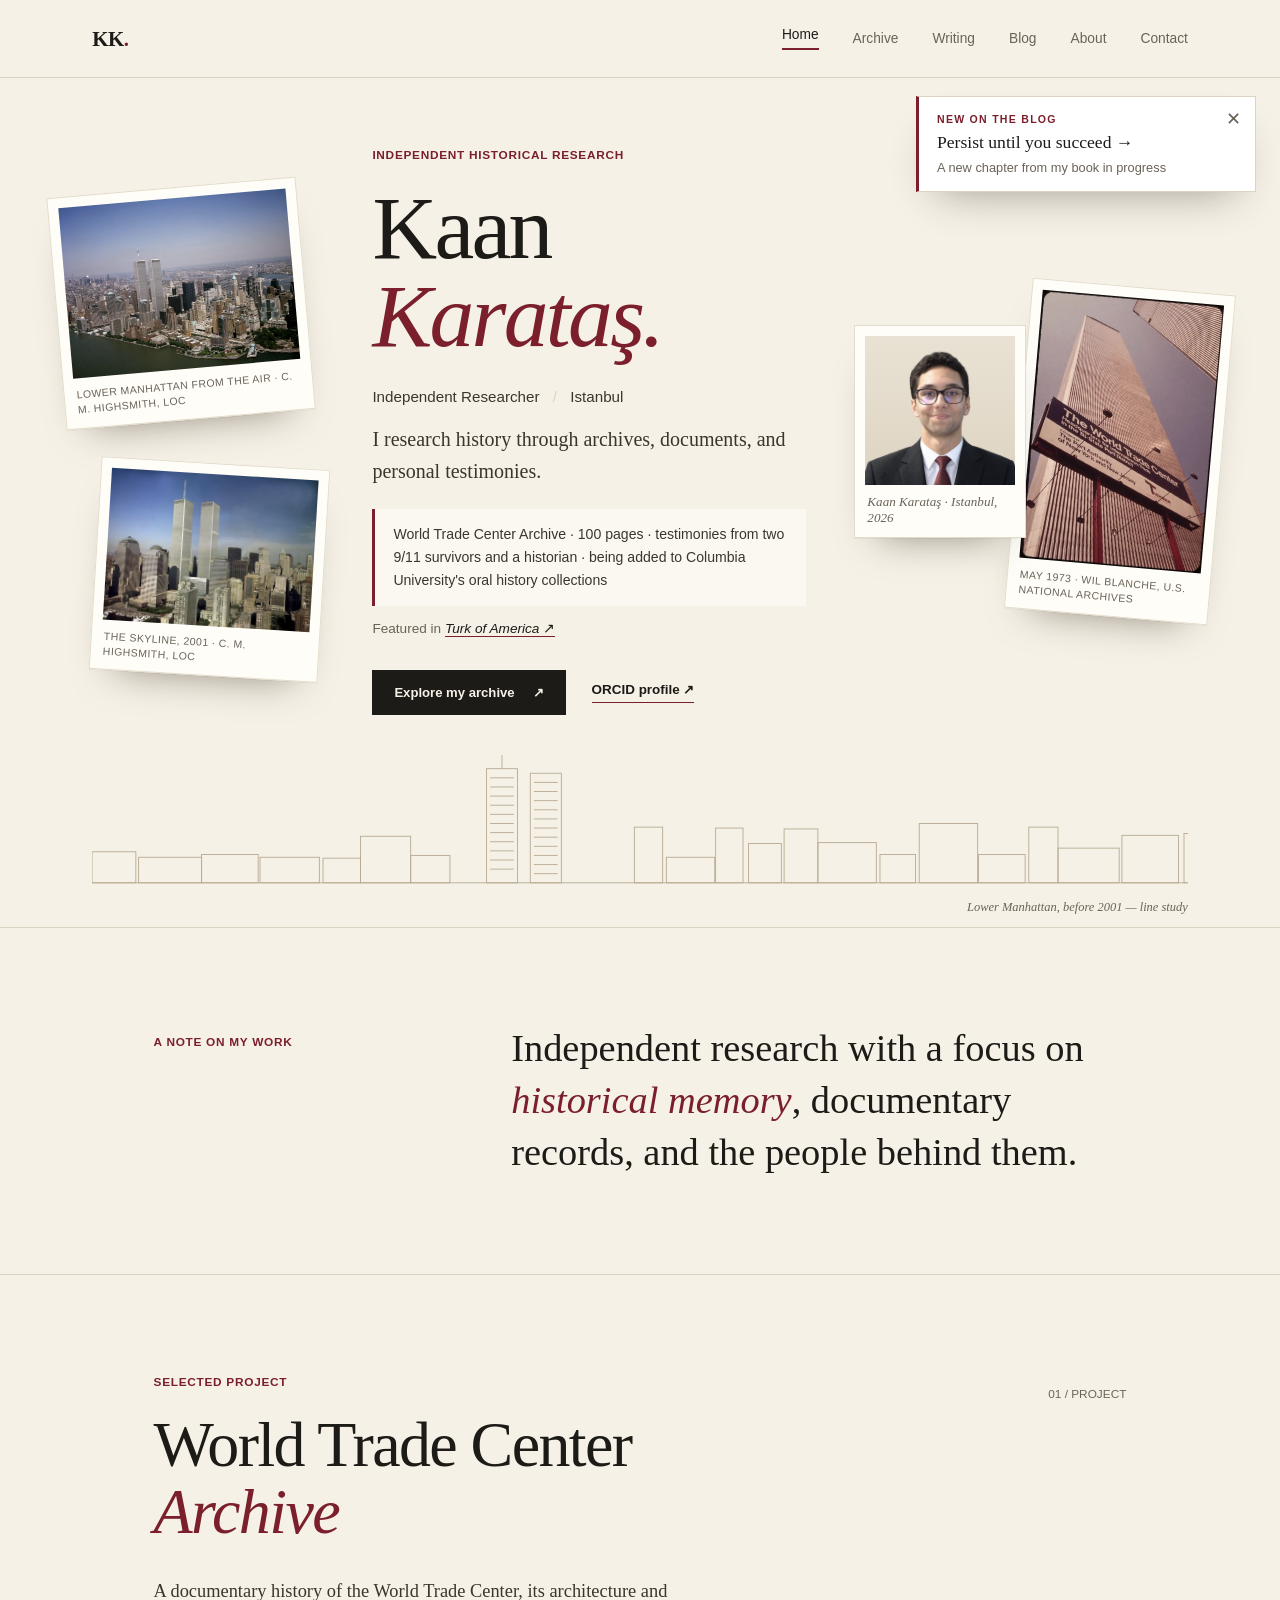
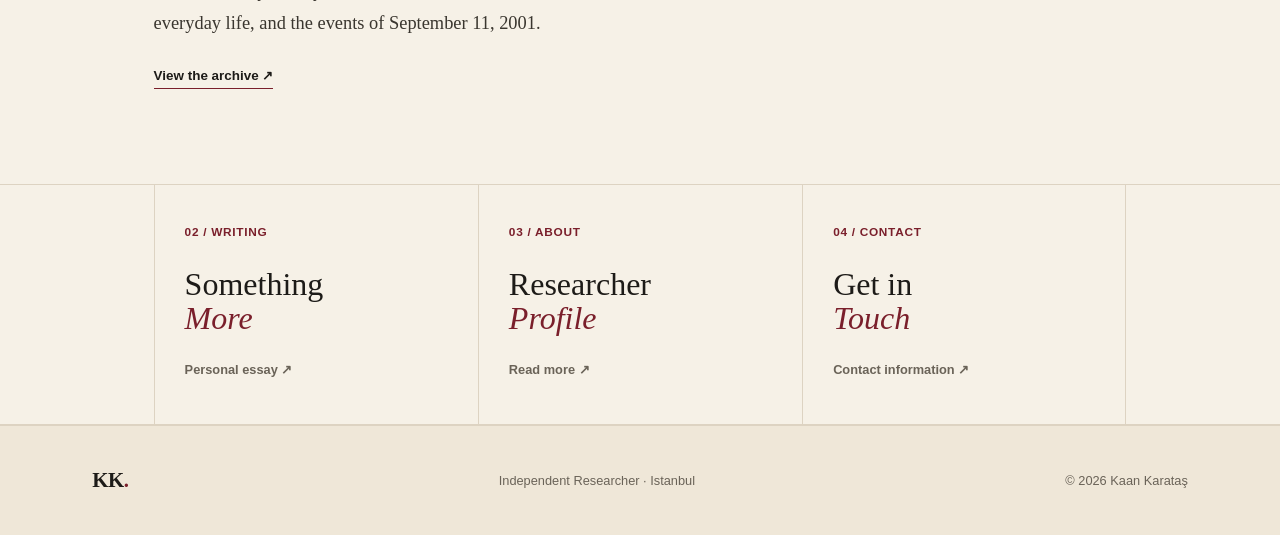
==== index.html @ 026f963d "Blog: update Persistence and Memento Mori to revised book chapters Co-Authored-By: Claude Opus 5.5 <" ====
<!doctype html>
<html lang="en">
<head>
  <meta charset="utf-8">
  <meta name="viewport" content="width=device-width, initial-scale=1">
  <meta name="description" content="Kaan Karataş is a student and independent researcher (bağımsız araştırmacı) from Istanbul, creator of the open-access World Trade Center Archive, with testimonies from 9/11 survivors.">
  <meta name="theme-color" content="#081426">
  <link rel="canonical" href="https://kaantv277.github.io/kaan-karatas-website/">
  <meta property="og:type" content="website">
  <meta property="og:site_name" content="Kaan Karataş">
  <meta property="og:title" content="Kaan Karataş | Independent Researcher (Bağımsız Araştırmacı), Istanbul">
  <meta property="og:description" content="Kaan Karataş is a student and independent researcher (bağımsız araştırmacı) from Istanbul, creator of the open-access World Trade Center Archive, with testimonies from 9/11 survivors.">
  <meta property="og:url" content="https://kaantv277.github.io/kaan-karatas-website/">
  <meta property="og:image" content="https://kaantv277.github.io/kaan-karatas-website/images/kaan-karatas.webp">
  <meta name="twitter:card" content="summary">
  <meta name="author" content="Kaan Karataş">
  <script type="application/ld+json">{"@context": "https://schema.org", "@type": "Person", "name": "Kaan Karataş", "alternateName": "Kaan Karatas", "url": "https://kaantv277.github.io/kaan-karatas-website/", "image": "https://kaantv277.github.io/kaan-karatas-website/images/kaan-karatas.webp", "jobTitle": "Independent Researcher", "description": "Student and independent researcher from Istanbul, Türkiye; creator of the World Trade Center Archive.", "homeLocation": {"@type": "Place", "name": "Istanbul, Türkiye"}, "knowsAbout": ["History", "Oral history", "September 11 attacks", "World Trade Center", "Political science", "Finance"], "sameAs": ["https://orcid.org/0009-0000-0750-2669", "https://doi.org/10.5281/zenodo.23216754"]}</script>
  <title>Kaan Karataş | Independent Researcher (Bağımsız Araştırmacı), Istanbul</title>
  <link rel="stylesheet" href="css/style.css?v=11">
  <script src="js/main.js?v=11" defer></script>
</head>
<body>
  <header class="site-header">
    <a class="wordmark" href="index.html" aria-label="Kaan Karataş home">KK<span>.</span></a>
    <button class="menu-toggle" type="button" aria-expanded="false" aria-controls="site-nav">Menu</button>
    <nav class="site-nav" id="site-nav" aria-label="Main navigation">
      <a class="active" href="index.html">Home</a>
      <a href="archive/">Archive</a>
      <a href="writing/">Writing</a><a href="blog/">Blog</a>
      <a href="about/">About</a>
      <a href="contact/">Contact</a>
    </nav>
  </header>

  <main>
    <section class="hero hero-collage">
      <div class="clip-col clip-left">
        <figure class="clip clip-a"><img src="images/wtc-aerial.webp" width="1400" height="1050" alt="Aerial view of the Twin Towers and Lower Manhattan"><figcaption>Lower Manhattan from the air · C. M. Highsmith, LOC</figcaption></figure>
        <figure class="clip clip-b"><img src="images/wtc-skyline-2001.webp" width="825" height="605" alt="The Lower Manhattan skyline with the Twin Towers, 2001"><figcaption>The skyline, 2001 · C. M. Highsmith, LOC</figcaption></figure>
      </div>
      <div class="hero-copy">
        <p class="eyebrow">Independent historical research</p>
        <h1>Kaan<br><span>Karataş.</span></h1>
        <p class="hero-role">Independent Researcher <span class="role-divider">/</span> Istanbul</p>
        <p class="hero-intro">I research history through archives, documents, and personal testimonies.</p>
        <p class="hero-proof">World Trade Center Archive · 100 pages · testimonies from two 9/11 survivors and a historian · being added to Columbia University's oral history collections</p>
        <p class="hero-press">Featured in <a href="https://turkofamerica.com/others/life-style/item/5466-16-year-old-researcher-in-istanbul-builds-an-open-access-archive-on-the-world-trade-center-and-september-11" target="_blank" rel="noopener noreferrer"><em>Turk of America</em> ↗</a></p>
        <div class="hero-links">
          <a class="button button-light" href="archive/">Explore my archive <span aria-hidden="true">↗</span></a>
          <a class="text-link" href="https://orcid.org/0009-0000-0750-2669" target="_blank" rel="noopener noreferrer">ORCID profile ↗</a>
        </div>
      </div>
      <div class="clip-col clip-right">
        <figure class="hero-photo clip clip-p"><img src="images/kaan-karatas.webp" width="640" height="640" alt="Portrait of Kaan Karataş"><figcaption>Kaan Karataş · Istanbul, 2026</figcaption></figure>
        <figure class="clip clip-c"><img src="images/wtc-1973.webp" width="542" height="800" alt="The World Trade Center sign beneath the North Tower, 1973"><figcaption>May 1973 · Wil Blanche, U.S. National Archives</figcaption></figure>
      </div>
    </section>
    <div class="skyline-wrap"><svg class="skyline-band" viewBox="0 0 1200 150" preserveAspectRatio="xMidYMax meet" aria-hidden="true"><g fill="none" stroke="currentColor" stroke-width="1"><rect x="0" y="106" width="48" height="34"/><rect x="51" y="112" width="69" height="28"/><rect x="120" y="109" width="62" height="31"/><rect x="184" y="112" width="65" height="28"/><rect x="253" y="113" width="41" height="27"/><rect x="294" y="89" width="55" height="51"/><rect x="349" y="110" width="43" height="30"/><rect x="594" y="79" width="31" height="61"/><rect x="629" y="112" width="53" height="28"/><rect x="683" y="80" width="30" height="60"/><rect x="719" y="97" width="36" height="43"/><rect x="758" y="81" width="37" height="59"/><rect x="795" y="96" width="64" height="44"/><rect x="863" y="109" width="39" height="31"/><rect x="906" y="75" width="64" height="65"/><rect x="971" y="109" width="51" height="31"/><rect x="1026" y="79" width="32" height="61"/><rect x="1058" y="102" width="67" height="38"/><rect x="1128" y="88" width="62" height="52"/><rect x="1196" y="86" width="48" height="54"/><rect x="432" y="15" width="34" height="125"/><rect x="480" y="20" width="34" height="120"/><line x1="449" y1="15" x2="449" y2="-7"/><line class="f" x1="436" y1="25" x2="462" y2="25"/><line class="f" x1="436" y1="35" x2="462" y2="35"/><line class="f" x1="436" y1="45" x2="462" y2="45"/><line class="f" x1="436" y1="55" x2="462" y2="55"/><line class="f" x1="436" y1="65" x2="462" y2="65"/><line class="f" x1="436" y1="75" x2="462" y2="75"/><line class="f" x1="436" y1="85" x2="462" y2="85"/><line class="f" x1="436" y1="95" x2="462" y2="95"/><line class="f" x1="436" y1="105" x2="462" y2="105"/><line class="f" x1="436" y1="115" x2="462" y2="115"/><line class="f" x1="436" y1="125" x2="462" y2="125"/><line class="f" x1="484" y1="30" x2="510" y2="30"/><line class="f" x1="484" y1="40" x2="510" y2="40"/><line class="f" x1="484" y1="50" x2="510" y2="50"/><line class="f" x1="484" y1="60" x2="510" y2="60"/><line class="f" x1="484" y1="70" x2="510" y2="70"/><line class="f" x1="484" y1="80" x2="510" y2="80"/><line class="f" x1="484" y1="90" x2="510" y2="90"/><line class="f" x1="484" y1="100" x2="510" y2="100"/><line class="f" x1="484" y1="110" x2="510" y2="110"/><line class="f" x1="484" y1="120" x2="510" y2="120"/><line class="f" x1="484" y1="130" x2="510" y2="130"/><line x1="0" y1="140" x2="1200" y2="140"/></g></svg><span class="skyline-caption">Lower Manhattan, before 2001 — line study</span></div>

    <section class="intro-strip section-wrap">
      <p class="eyebrow">A NOTE ON MY WORK</p>
      <p class="intro-statement">Independent research with a focus on <em>historical memory</em>, documentary records, and the people behind them.</p>
    </section>

    <section class="feature-section section-wrap">
      <div class="section-heading"><div><p class="eyebrow">SELECTED PROJECT</p><h2>World Trade Center<br><em>Archive</em></h2></div><span class="section-number">01 / PROJECT</span></div>
      <p class="feature-description">A documentary history of the World Trade Center, its architecture and everyday life, and the events of September 11, 2001.</p>
      <a class="arrow-link" href="archive/">View the archive <span aria-hidden="true">↗</span></a>
    </section>

    <section class="bottom-grid section-wrap">
      <a class="small-feature" href="writing/"><p class="eyebrow">02 / WRITING</p><h3>Something<br><em>More</em></h3><span>Personal essay ↗</span></a>
      <a class="small-feature" href="about/"><p class="eyebrow">03 / ABOUT</p><h3>Researcher<br><em>Profile</em></h3><span>Read more ↗</span></a>
      <a class="small-feature" href="contact/"><p class="eyebrow">04 / CONTACT</p><h3>Get in<br><em>Touch</em></h3><span>Contact information ↗</span></a>
    </section>
  </main>

  <footer class="site-footer"><a class="wordmark" href="index.html">KK<span>.</span></a><p>Independent Researcher · Istanbul</p><p>© <span class="year">2026</span> Kaan Karataş</p></footer>
</body>
</html>
---- css/style.css ----
:root{--paper:#f6f1e7;--paper-2:#efe7d8;--card:#fbf8f2;--ink:#1d1b18;--ink-2:#3a362f;--muted:#6a6358;--line:#ddd3c2;--accent:#7a1f2b;--accent-2:#9c3443;--serif:"Iowan Old Style","Palatino Linotype",Palatino,"Book Antiqua",Georgia,serif;--sans:-apple-system,BlinkMacSystemFont,"Segoe UI",Helvetica,Arial,sans-serif}
*{box-sizing:border-box}html{scroll-behavior:smooth}
body{margin:0;background:var(--paper);color:var(--ink);font-family:var(--serif);-webkit-font-smoothing:antialiased}
a{color:inherit;text-decoration:none}
img{max-width:100%}

/* Header */
.site-header{height:78px;padding:0 7.2%;display:flex;align-items:center;justify-content:space-between;background:var(--paper);border-bottom:1px solid var(--line);position:relative;z-index:5}
.wordmark{font:700 1.3rem var(--serif);letter-spacing:-.02em;color:var(--ink)}.wordmark span{color:var(--accent)}
.site-nav{display:flex;gap:34px;align-items:center}
.site-nav a{font:500 .86rem var(--sans);color:var(--muted);transition:color .2s}
.site-nav a:hover,.site-nav a.active{color:var(--ink)}
.site-nav a.active:after{content:'';display:block;width:100%;height:2px;background:var(--accent);margin:6px auto 0}
.menu-toggle{display:none;background:none;border:1px solid var(--line);color:var(--ink);padding:9px 13px;font:500 .8rem var(--sans)}

/* Labels */
.eyebrow{font:600 .74rem var(--sans);letter-spacing:.06em;text-transform:uppercase;color:var(--accent);margin:0 0 22px}

/* Home hero */
.hero{padding:90px 7.2% 70px;display:grid;grid-template-columns:1.25fr .75fr;gap:70px;align-items:center;max-width:1320px;margin:0 auto}
.hero h1,.page-hero h1{font:500 clamp(3.6rem,7vw,6.4rem)/.98 var(--serif);letter-spacing:-.03em;margin:0;color:var(--ink)}
.hero h1 span,.page-hero h1 em{font-style:italic;color:var(--accent)}
.hero-role{margin:28px 0 0;font:500 .95rem var(--sans);color:var(--ink-2)}.role-divider{color:var(--line);margin:0 9px}
.hero-intro{max-width:470px;margin:18px 0 0;color:var(--ink-2);font-size:1.25rem;line-height:1.6}
.hero-proof{max-width:500px;margin:22px 0 0;padding:14px 18px;background:var(--card);border-left:3px solid var(--accent);color:var(--ink-2);font:.88rem/1.65 var(--sans)}
.hero-links{display:flex;align-items:center;gap:26px;margin-top:34px;flex-wrap:wrap}
.button{display:inline-flex;align-items:center;gap:18px;padding:15px 22px;font:600 .82rem var(--sans);transition:transform .2s,background .2s}
.button:hover{transform:translateY(-2px)}
.button-light{background:var(--ink);color:var(--paper)}.button-light:hover{background:var(--accent)}
.text-link,.arrow-link{font:600 .84rem var(--sans);color:var(--ink);border-bottom:1.5px solid var(--accent);padding-bottom:5px}
.text-link:hover,.arrow-link:hover{color:var(--accent)}
.hero-photo{margin:0;background:var(--paper-2);border:1px solid var(--line);padding:14px 14px 0;box-shadow:0 18px 40px -28px rgba(40,30,15,.45);transform:rotate(1.2deg)}
.hero-photo img{display:block;width:100%;height:auto;background:linear-gradient(180deg,#e9e0cf,#ddd1bb)}
.hero-photo figcaption{font:italic .85rem var(--serif);color:var(--muted);padding:12px 2px 14px}

/* Skyline band */
.skyline-wrap{position:relative;color:#b9ab93;border-bottom:1px solid var(--line);padding:0 7.2%}
.skyline-band{display:block;width:100%;height:auto}
.skyline-caption{display:block;text-align:right;padding:8px 0 12px;font:italic .78rem var(--serif);color:var(--muted)}

/* Sections */
.section-wrap{padding-left:12%;padding-right:12%}
.intro-strip{padding-top:95px;padding-bottom:95px;display:grid;grid-template-columns:1fr 2fr;gap:50px;border-bottom:1px solid var(--line)}
.intro-strip .eyebrow{margin-top:12px}
.intro-statement{font:500 clamp(1.7rem,3vw,2.5rem)/1.35 var(--serif);max-width:760px;margin:0;color:var(--ink)}
.intro-statement em,.section-heading h2 em,.small-feature h3 em,.doi-panel h2 em,.writing-card h2 em{color:var(--accent);font-weight:500}
.feature-section{padding-top:100px;padding-bottom:100px}
.section-heading{display:flex;justify-content:space-between;align-items:start}
.section-heading h2{font:500 clamp(2.6rem,5vw,4.2rem)/1.05 var(--serif);letter-spacing:-.025em;margin:0}
.section-number{font:500 .74rem var(--sans);color:var(--muted);margin-top:12px}
.feature-description{font-size:1.15rem;line-height:1.75;color:var(--ink-2);max-width:580px;margin:30px 0 26px}
.bottom-grid{display:grid;grid-template-columns:repeat(3,1fr);gap:0;border-top:1px solid var(--line);border-bottom:1px solid var(--line)}
.small-feature{background:var(--paper);border-left:1px solid var(--line);padding:40px 30px 46px;min-height:230px;transition:background .2s}
.small-feature:hover{background:var(--card)}.small-feature:last-child{border-right:1px solid var(--line)}
.small-feature .eyebrow{margin-bottom:28px}
.small-feature h3{font:500 2rem/1.08 var(--serif);margin:0 0 24px}
.small-feature span{font:600 .8rem var(--sans);color:var(--muted)}

/* Footer */
.site-footer{min-height:110px;padding:28px 7.2%;background:var(--paper-2);border-top:1px solid var(--line);display:flex;align-items:center;justify-content:space-between;gap:20px}
.site-footer p{font:.8rem var(--sans);color:var(--muted)}

/* Inner pages */
.page-main{min-height:65vh}
.page-hero{background:var(--paper-2);padding:95px 12% 100px;border-bottom:1px solid var(--line)}
.page-hero h1{font-size:clamp(3.4rem,6.5vw,5.8rem)}
.page-lead{font:1.25rem/1.6 var(--serif);color:var(--ink-2);max-width:560px;margin:26px 0 0}
.content-section{padding:80px 12%;display:grid;grid-template-columns:1fr 2fr;gap:50px;border-bottom:1px solid var(--line)}
.content-section>.eyebrow{margin-top:8px}
.prose{max-width:700px;font-size:1.12rem;line-height:1.8;color:var(--ink-2)}
.prose p{margin:0 0 20px}.prose strong{color:var(--ink);font-weight:600}
.doi-panel{background:var(--ink);color:var(--paper);padding:70px 12%;display:flex;align-items:center;justify-content:space-between;gap:30px}
.doi-panel .eyebrow{color:#d9a5ad}
.doi-panel h2,.writing-card h2{font:500 clamp(2.4rem,4vw,3.6rem)/1.05 var(--serif);letter-spacing:-.02em;margin:0}
.doi-panel h2 em{color:#e3b9bf}
.doi-panel p:not(.eyebrow){color:#d8cfbf;font:.92rem var(--sans);margin:18px 0 0}
.doi-panel .button-light{background:var(--paper);color:var(--ink)}.doi-panel .button-light:hover{background:#fff}
.writing-card{margin:80px 12%;padding:52px 6%;background:var(--card);border:1px solid var(--line);display:flex;justify-content:space-between;align-items:center;gap:35px}
a.writing-card{transition:background .2s,border-color .2s}a.writing-card:hover{border-color:var(--accent)}
.writing-card>div:first-child>p:last-child{color:var(--ink-2);font:.95rem/1.7 var(--sans);margin:20px 0 0}
.writing-meta{max-width:220px;color:var(--muted);font:.85rem/1.7 var(--sans)}
.pending-label{font:600 .78rem var(--sans);color:var(--accent)}
.placeholder-note{padding:20px 24px;border-left:3px solid var(--accent);background:var(--card);color:var(--muted)}

/* About */
.profile-hero{display:flex;align-items:center;justify-content:space-between;gap:50px}
.profile-photo{width:min(300px,30vw);height:auto;background:linear-gradient(180deg,#e9e0cf,#d8ccb4);border:1px solid var(--line);padding:10px;box-shadow:0 18px 40px -28px rgba(40,30,15,.45);flex-shrink:0}
.paper-list{list-style:none;margin:0;padding:0}
.paper-list li{padding:0 0 24px;margin:0 0 24px;border-bottom:1px solid var(--line)}
.paper-list li:last-child{border-bottom:0;margin-bottom:0}
.paper-list .arrow-link{margin-top:8px;display:inline-block}

/* Essay */
.essay{max-width:820px;margin:0 auto;padding:80px 32px 100px;font:1.15rem/1.85 var(--serif);color:var(--ink-2)}
.essay h2{font:500 1.75rem/1.25 var(--serif);color:var(--ink);margin:56px 0 16px}
.essay h2:first-child{margin-top:0}
.essay p{margin:0 0 22px}

.essay-note{margin-top:50px!important;padding:20px 24px;border-left:3px solid var(--accent);background:var(--card);font:.9rem/1.7 var(--sans);color:var(--ink-2)}
.essay-note a{border-bottom:1px solid var(--accent)}
.essay .arrow-link{margin-top:20px;display:inline-block}

@media(max-width:760px){
.site-header{height:68px;padding:0 6%}.menu-toggle{display:block}
.site-nav{display:none;position:absolute;top:68px;left:0;right:0;background:var(--paper);border-bottom:1px solid var(--line);padding:18px 6% 25px;flex-direction:column;align-items:flex-start;gap:18px}
.site-nav.open{display:flex}.site-nav a.active:after{display:none}
.hero{grid-template-columns:1fr;padding:60px 7% 50px;gap:40px}
.hero-photo{max-width:260px;transform:rotate(1deg)}
.skyline-caption{display:none}.small-feature{border-left:0;border-bottom:1px solid var(--line)}.small-feature:last-child{border-right:0;border-bottom:0}
.section-wrap{padding-left:7%;padding-right:7%}
.intro-strip{padding-top:65px;padding-bottom:65px;grid-template-columns:1fr;gap:18px}
.intro-statement{font-size:1.8rem}
.feature-section{padding-top:70px;padding-bottom:70px}
.section-heading{gap:20px}.section-number{white-space:nowrap}
.bottom-grid{grid-template-columns:1fr}.small-feature{min-height:180px;padding:30px 7%}
.site-footer{padding:25px 7%;flex-wrap:wrap}.site-footer p{width:100%;margin:0}
.page-hero{padding:70px 7% 80px}
.content-section{padding:60px 7%;grid-template-columns:1fr;gap:18px}
.doi-panel{padding:55px 7%;align-items:flex-start;flex-direction:column}
.writing-card{margin:50px 7%;padding:38px 7%;flex-direction:column;align-items:flex-start}
.profile-hero{flex-direction:column-reverse;align-items:flex-start;gap:30px}.profile-photo{width:190px}
.essay{padding:55px 7% 80px;font-size:1.08rem}
}
@media(prefers-reduced-motion:reduce){html{scroll-behavior:auto}*,*:before,*:after{transition:none!important}}

.post-date{font:600 .72rem var(--sans);letter-spacing:.12em;text-transform:uppercase;color:var(--muted)}
.paper-list strong a{border-bottom:1px solid transparent}.paper-list strong a:hover{border-color:var(--accent)}
.post-sign{text-align:right;font-style:italic;color:var(--ink)}
.contents-list{margin:0 0 20px;padding-left:1.3em}.contents-list li{padding:4px 0}
.citation{padding:18px 22px;background:var(--card);border:1px solid var(--line);font:.95rem/1.7 var(--sans);overflow-wrap:anywhere}

/* Page transitions */
@view-transition{navigation:auto}
.site-header{view-transition-name:site-header}
::view-transition-old(root){animation:vt-out .12s ease-in both}
::view-transition-new(root){animation:vt-in .22s cubic-bezier(.2,.7,.2,1) both}
@keyframes vt-out{to{opacity:0;transform:translateY(-8px)}}
@keyframes vt-in{from{opacity:0;transform:translateY(14px)}}
main{animation:page-in .28s cubic-bezier(.2,.7,.2,1) both}
@keyframes page-in{from{opacity:0;transform:translateY(14px)}}
@supports (view-transition-name:none){main{animation:none}}
@media (prefers-reduced-motion:reduce){main,::view-transition-old(root),::view-transition-new(root){animation:none}}

/* Split hero with white card */
.page-hero.split{display:grid;grid-template-columns:1.1fr .9fr;gap:60px;align-items:center}
.hero-card{background:#fff;border:1px solid var(--line);box-shadow:0 18px 40px -24px rgba(40,30,20,.35);padding:34px 36px;display:flex;gap:26px;align-items:center;color:var(--ink);transition:transform .25s,box-shadow .25s}
a.hero-card:hover{transform:translateY(-3px);box-shadow:0 24px 48px -24px rgba(40,30,20,.45)}
.hero-card>div{flex:1;min-width:0}
.hero-card h2{font:500 1.75rem/1.15 var(--serif);margin:0 0 12px;letter-spacing:-.01em}
.hero-card p{font:.95rem/1.6 var(--sans);color:var(--ink-2);margin:0 0 20px}
.hero-card .card-label{font:600 .7rem var(--sans);letter-spacing:.1em;text-transform:uppercase;color:var(--accent);margin:0 0 12px}
.card-button{display:inline-block;background:var(--accent);color:#fff;font:600 .85rem var(--sans);padding:13px 20px;border:0;cursor:pointer;transition:background .2s}
.hero-card:hover .card-button,.card-button:hover{background:var(--accent-2)}
.archive-card img{width:130px;height:auto;border:1px solid var(--line);box-shadow:0 8px 18px -10px rgba(0,0,0,.4)}
.contact-card label{display:block;font:600 .75rem var(--sans);color:var(--muted);margin:0 0 12px}
.contact-card input,.contact-card textarea{display:block;width:100%;margin-top:6px;padding:11px 12px;border:1px solid var(--line);background:var(--paper);font:.95rem var(--sans);color:var(--ink);resize:vertical}
.contact-card input:focus,.contact-card textarea:focus{outline:2px solid var(--accent);outline-offset:-1px;background:#fff}
.contact-card .form-note{font-size:.78rem;color:var(--muted);margin:14px 0 0}

@media (max-width:900px){.page-hero.split{grid-template-columns:1fr;gap:40px}}
@media (max-width:520px){.hero-card{flex-direction:column;align-items:flex-start;padding:26px 22px}.archive-card img{width:110px}}

/* Home hero collage: press clippings */
.hero.hero-collage{max-width:1640px;grid-template-columns:minmax(0,.9fr) minmax(0,1.5fr) minmax(0,1.25fr);gap:64px;padding:70px 3.5% 40px;align-items:center}
.clip{margin:0;background:#fffdf8;padding:10px 10px 0;border:1px solid #e4dccb;box-shadow:0 1px 0 rgba(0,0,0,.04),0 22px 40px -26px rgba(40,30,15,.55);transition:transform .35s ease}
.clip img{display:block;width:100%;height:auto;filter:saturate(.8) contrast(1.02)}
.clip figcaption{font:500 .66rem/1.4 var(--sans);letter-spacing:.04em;text-transform:uppercase;color:var(--muted);padding:9px 2px 11px}
.clip:hover{transform:rotate(0) scale(1.02)!important;z-index:3}
.clip-col{position:relative;display:flex;flex-direction:column}
.clip-left .clip-a{transform:translateX(-60px) rotate(-5deg);width:96%;align-self:flex-start}
.clip-left .clip-b{transform:translateX(-46px) rotate(3.5deg);width:88%;align-self:flex-end;margin-top:44px}
.clip-right{display:grid;grid-template-columns:1fr 1.3fr;align-items:center;gap:0}
.clip-right .clip-p{transform:none;position:relative;z-index:2;margin-right:-14px}
.clip-right .clip-p figcaption{font:italic .82rem var(--serif);text-transform:none;letter-spacing:0}
.clip-right .clip-c{transform:translateX(56px) rotate(5deg);margin-top:40px}
.hero-collage .hero-copy{position:relative;z-index:1}
@media (max-width:1100px){
 .hero.hero-collage{grid-template-columns:1fr 1fr;grid-template-areas:"copy copy" "left right";gap:44px}
 .hero-collage .hero-copy{grid-area:copy}.clip-left{grid-area:left}.clip-right{grid-area:right}}
@media (max-width:620px){
 .hero.hero-collage{grid-template-columns:1fr;grid-template-areas:"copy" "right" "left";padding:50px 7% 30px}
 .clip-right{max-width:380px}.clip-left{max-width:380px}}
@media (max-width:1100px){.clip-left .clip-a{transform:rotate(-5deg)}.clip-left .clip-b{transform:rotate(3.5deg);margin-top:24px}.clip-right .clip-c{transform:rotate(5deg)}}
html,body{overflow-x:clip}
.hero-collage .hero-intro{max-width:560px}.hero-collage .hero-proof{max-width:580px}
@media (min-width:1101px) and (max-width:1780px){.clip-left .clip-a{transform:translateX(-8px) rotate(-5deg)}.clip-left .clip-b{transform:translateX(0) rotate(3.5deg)}.clip-right .clip-c{transform:translateX(6px) rotate(5deg)}.hero.hero-collage{padding-left:5%;padding-right:5%;gap:48px}}
.clip-right .clip-p:hover{transform:scale(1.02)!important}
.clip img{cursor:zoom-in}
/* Lightbox */
.lightbox{position:fixed;inset:0;z-index:50;background:rgba(20,17,14,.88);display:flex;flex-direction:column;align-items:center;justify-content:center;padding:4vh 4vw;opacity:0;pointer-events:none;transition:opacity .2s;cursor:zoom-out}
.lightbox.open{opacity:1;pointer-events:auto}
.lightbox img{max-width:100%;max-height:82vh;width:auto;height:auto;background:#fffdf8;padding:10px;box-shadow:0 30px 60px -20px rgba(0,0,0,.6);transform:scale(.96);transition:transform .2s}
.lightbox.open img{transform:none}
.lightbox p{color:#e9e0cf;font:.85rem/1.5 var(--sans);margin:16px 0 0;text-align:center;max-width:700px}
.lightbox button{position:absolute;top:18px;right:22px;background:none;border:1px solid rgba(255,255,255,.4);color:#fff;font:500 .85rem var(--sans);padding:8px 14px;cursor:pointer}
/* Book posts */
.book-note{font:600 .72rem/1.5 var(--sans)!important;letter-spacing:.1em;text-transform:uppercase;color:var(--accent);border-bottom:1px solid var(--line);padding-bottom:16px;margin-bottom:34px!important}
.book-note em{font-style:normal;color:var(--ink)}
.refrain{font:italic 500 1.3rem/1.5 var(--serif);color:var(--accent);text-align:center;margin:34px 0!important}
.pull{margin:40px 0 6px;padding:0;border:0;font:italic 500 1.9rem/1.3 var(--serif);color:var(--ink);text-align:center}
.pull-cite{text-align:center;font:.85rem var(--sans)!important;color:var(--muted)}
.principles{list-style:none;padding:0;margin:0 0 30px;display:flex;flex-wrap:wrap;gap:10px}
.principles li{border:1px solid var(--line);background:var(--card);padding:8px 16px;font:500 .9rem var(--sans);color:var(--ink)}
/* New-post notice */
.post-toast{position:fixed;top:96px;right:24px;z-index:40;width:340px;max-width:calc(100vw - 32px);background:#fff;border:1px solid var(--line);border-left:3px solid var(--accent);box-shadow:0 20px 44px -22px rgba(40,30,20,.45);padding:16px 44px 16px 18px;transform:translateX(calc(100% + 40px));opacity:0;transition:transform .45s cubic-bezier(.2,.7,.2,1),opacity .3s}
.post-toast.show{transform:none;opacity:1}
.post-toast .t-label{font:600 .66rem var(--sans);letter-spacing:.12em;text-transform:uppercase;color:var(--accent);margin:0 0 6px}
.post-toast a.t-link{display:block;font:500 1.1rem/1.3 var(--serif);color:var(--ink)}
.post-toast a.t-link:hover{color:var(--accent)}
.post-toast .t-more{font:.8rem var(--sans);color:var(--muted);margin:6px 0 0}
.post-toast button{position:absolute;top:8px;right:8px;width:28px;height:28px;border:0;background:none;color:var(--muted);font:1.1rem var(--sans);cursor:pointer}
.post-toast button:hover{color:var(--ink)}
@media (max-width:620px){.post-toast{top:auto;bottom:16px;right:16px;transform:translateY(calc(100% + 30px))}}
@media (prefers-reduced-motion:reduce){.post-toast{transition:none}}

.hero-press{margin:14px 0 0;font:.85rem var(--sans);color:var(--muted)}.hero-press a{color:var(--ink);border-bottom:1px solid var(--accent)}

.lead-in{font-size:1.2rem;color:var(--ink)}
.exercise{margin:0 0 26px;padding-left:1.3em}.exercise li{margin:0 0 12px;padding:10px 14px;background:var(--card);border-left:3px solid var(--accent);font-style:italic}
.principles-list{margin:0 0 24px;padding-left:1.2em}.principles-list li{margin:0 0 8px}
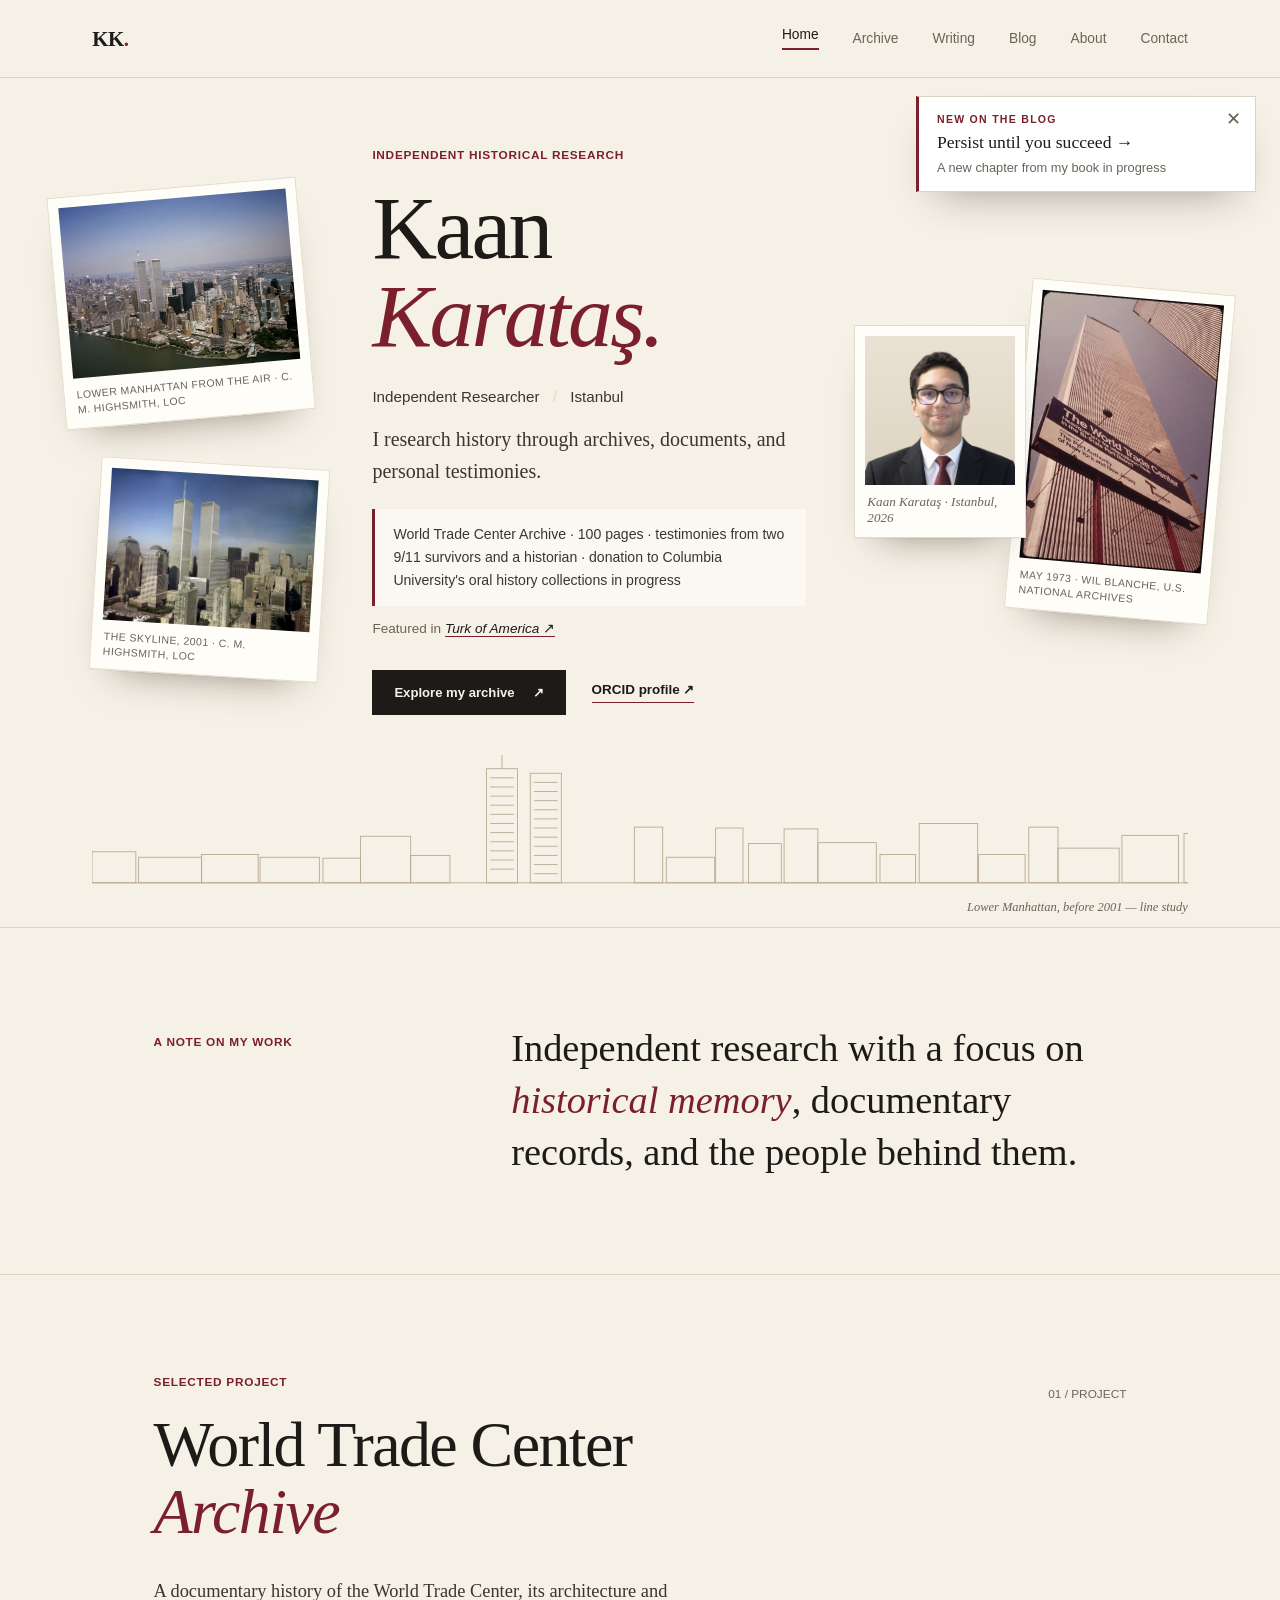
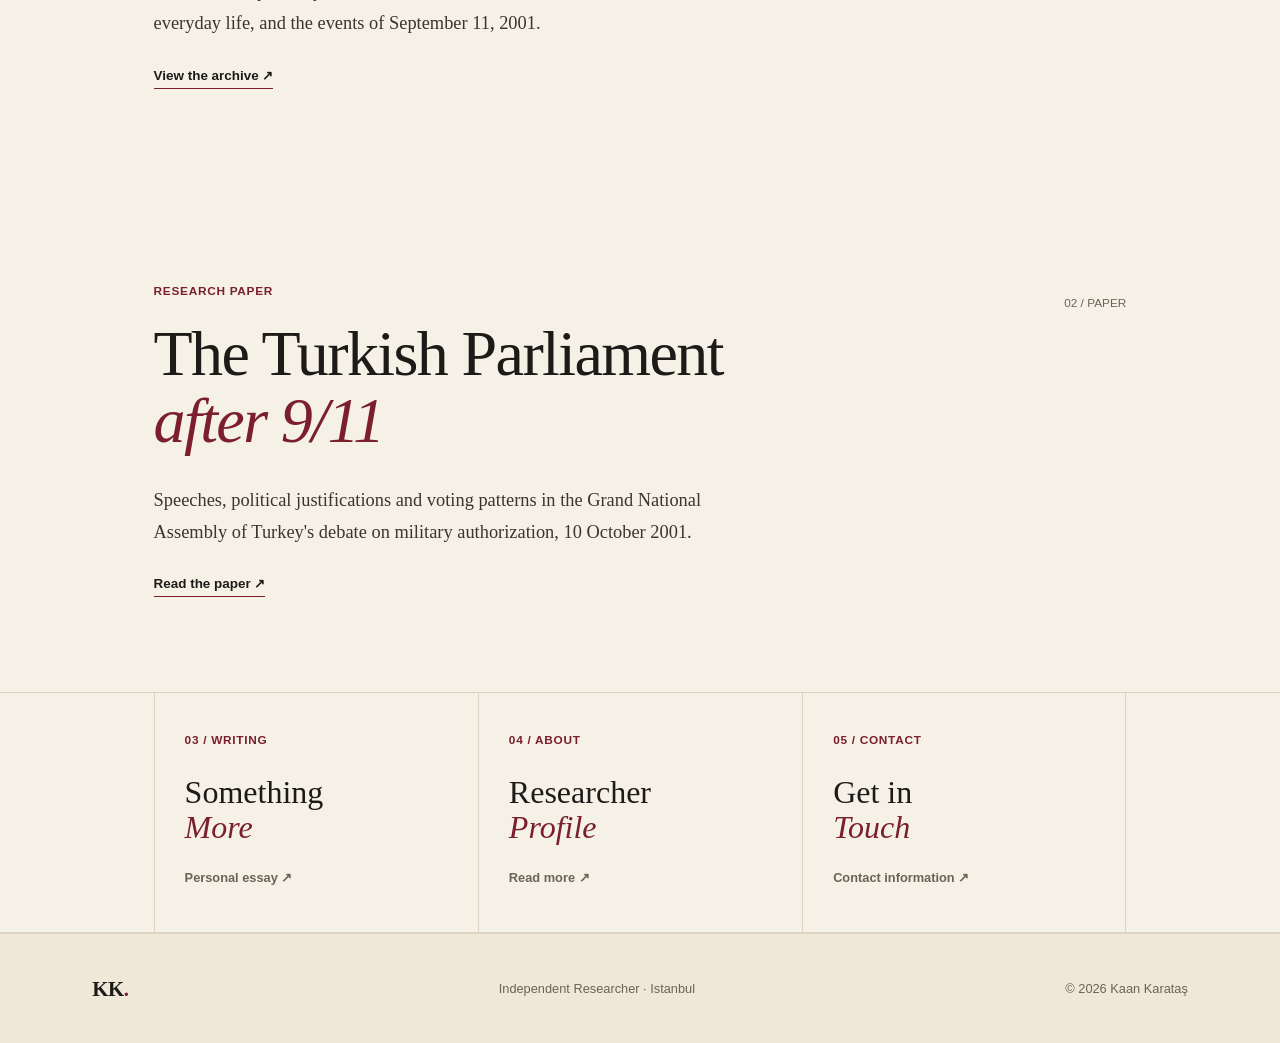
==== commit 52e178ec: "Site review: Columbia wording, TBMM paper on home, bio, archive methodology, blog/writing sections, " ====
--- a/index.html
+++ b/index.html
@@ -3,22 +3,22 @@
 <head>
   <meta charset="utf-8">
   <meta name="viewport" content="width=device-width, initial-scale=1">
-  <meta name="description" content="Kaan Karataş is a student and independent researcher (bağımsız araştırmacı) from Istanbul, creator of the open-access World Trade Center Archive, with testimonies from 9/11 survivors.">
+  <meta name="description" content="Kaan Karataş is a 16-year-old independent researcher (bağımsız araştırmacı) from Istanbul. Explore the open-access World Trade Center Archive, his research paper on the Turkish Parliament after 9/11, essays and blog.">
   <meta name="theme-color" content="#081426">
   <link rel="canonical" href="https://kaantv277.github.io/kaan-karatas-website/">
   <meta property="og:type" content="website">
   <meta property="og:site_name" content="Kaan Karataş">
   <meta property="og:title" content="Kaan Karataş | Independent Researcher (Bağımsız Araştırmacı), Istanbul">
-  <meta property="og:description" content="Kaan Karataş is a student and independent researcher (bağımsız araştırmacı) from Istanbul, creator of the open-access World Trade Center Archive, with testimonies from 9/11 survivors.">
+  <meta property="og:description" content="Kaan Karataş is a 16-year-old independent researcher (bağımsız araştırmacı) from Istanbul. Explore the open-access World Trade Center Archive, his research paper on the Turkish Parliament after 9/11, essays and blog.">
   <meta property="og:url" content="https://kaantv277.github.io/kaan-karatas-website/">
   <meta property="og:image" content="https://kaantv277.github.io/kaan-karatas-website/images/kaan-karatas.webp">
   <meta name="twitter:card" content="summary">
   <meta name="author" content="Kaan Karataş">
-  <script type="application/ld+json">{"@context": "https://schema.org", "@type": "Person", "name": "Kaan Karataş", "alternateName": "Kaan Karatas", "url": "https://kaantv277.github.io/kaan-karatas-website/", "image": "https://kaantv277.github.io/kaan-karatas-website/images/kaan-karatas.webp", "jobTitle": "Independent Researcher", "description": "Student and independent researcher from Istanbul, Türkiye; creator of the World Trade Center Archive.", "homeLocation": {"@type": "Place", "name": "Istanbul, Türkiye"}, "knowsAbout": ["History", "Oral history", "September 11 attacks", "World Trade Center", "Political science", "Finance"], "sameAs": ["https://orcid.org/0009-0000-0750-2669", "https://doi.org/10.5281/zenodo.23216754"]}</script>
+  <script type="application/ld+json">{"@context": "https://schema.org", "@type": "Person", "name": "Kaan Karataş", "alternateName": "Kaan Karatas", "url": "https://kaantv277.github.io/kaan-karatas-website/", "image": "https://kaantv277.github.io/kaan-karatas-website/images/kaan-karatas.webp", "jobTitle": "Independent Researcher", "description": "Student and independent researcher from Istanbul, Türkiye; creator of the World Trade Center Archive.", "homeLocation": {"@type": "Place", "name": "Istanbul, Türkiye"}, "knowsAbout": ["History", "Oral history", "September 11 attacks", "World Trade Center", "Political science", "Finance"], "sameAs": ["https://orcid.org/0009-0000-0750-2669", "https://doi.org/10.5281/zenodo.24566263"]}</script>
   <title>Kaan Karataş | Independent Researcher (Bağımsız Araştırmacı), Istanbul</title>
-  <link rel="stylesheet" href="css/style.css?v=11">
-  <script src="js/main.js?v=11" defer></script>
-</head>
+  <link rel="stylesheet" href="css/style.css?v=13">
+  <script src="js/main.js?v=13" defer></script>
+<script data-goatcounter="https://kaankaratas.goatcounter.com/count" async src="https://gc.zgo.at/count.js"></script></head>
 <body>
   <header class="site-header">
     <a class="wordmark" href="index.html" aria-label="Kaan Karataş home">KK<span>.</span></a>
@@ -43,7 +43,7 @@
         <h1>Kaan<br><span>Karataş.</span></h1>
         <p class="hero-role">Independent Researcher <span class="role-divider">/</span> Istanbul</p>
         <p class="hero-intro">I research history through archives, documents, and personal testimonies.</p>
-        <p class="hero-proof">World Trade Center Archive · 100 pages · testimonies from two 9/11 survivors and a historian · being added to Columbia University's oral history collections</p>
+        <p class="hero-proof">World Trade Center Archive · 100 pages · testimonies from two 9/11 survivors and a historian · donation to Columbia University's oral history collections in progress</p>
         <p class="hero-press">Featured in <a href="https://turkofamerica.com/others/life-style/item/5466-16-year-old-researcher-in-istanbul-builds-an-open-access-archive-on-the-world-trade-center-and-september-11" target="_blank" rel="noopener noreferrer"><em>Turk of America</em> ↗</a></p>
         <div class="hero-links">
           <a class="button button-light" href="archive/">Explore my archive <span aria-hidden="true">↗</span></a>
@@ -68,10 +68,16 @@
       <a class="arrow-link" href="archive/">View the archive <span aria-hidden="true">↗</span></a>
     </section>
 
+    <section class="feature-section section-wrap">
+      <div class="section-heading"><div><p class="eyebrow">RESEARCH PAPER</p><h2>The Turkish Parliament<br><em>after 9/11</em></h2></div><span class="section-number">02 / PAPER</span></div>
+      <p class="feature-description">Speeches, political justifications and voting patterns in the Grand National Assembly of Turkey's debate on military authorization, 10 October 2001.</p>
+      <a class="arrow-link" href="https://doi.org/10.5281/zenodo.24045079" target="_blank" rel="noopener noreferrer">Read the paper <span aria-hidden="true">↗</span></a>
+    </section>
+
     <section class="bottom-grid section-wrap">
-      <a class="small-feature" href="writing/"><p class="eyebrow">02 / WRITING</p><h3>Something<br><em>More</em></h3><span>Personal essay ↗</span></a>
-      <a class="small-feature" href="about/"><p class="eyebrow">03 / ABOUT</p><h3>Researcher<br><em>Profile</em></h3><span>Read more ↗</span></a>
-      <a class="small-feature" href="contact/"><p class="eyebrow">04 / CONTACT</p><h3>Get in<br><em>Touch</em></h3><span>Contact information ↗</span></a>
+      <a class="small-feature" href="writing/"><p class="eyebrow">03 / WRITING</p><h3>Something<br><em>More</em></h3><span>Personal essay ↗</span></a>
+      <a class="small-feature" href="about/"><p class="eyebrow">04 / ABOUT</p><h3>Researcher<br><em>Profile</em></h3><span>Read more ↗</span></a>
+      <a class="small-feature" href="contact/"><p class="eyebrow">05 / CONTACT</p><h3>Get in<br><em>Touch</em></h3><span>Contact information ↗</span></a>
     </section>
   </main>
 
--- a/css/style.css
+++ b/css/style.css
@@ -218,3 +218,7 @@
 .lead-in{font-size:1.2rem;color:var(--ink)}
 .exercise{margin:0 0 26px;padding-left:1.3em}.exercise li{margin:0 0 12px;padding:10px 14px;background:var(--card);border-left:3px solid var(--accent);font-style:italic}
 .principles-list{margin:0 0 24px;padding-left:1.2em}.principles-list li{margin:0 0 8px}
+
+.contact-card .hp{position:absolute;left:-9999px;width:1px;height:1px;opacity:0}
+.card-button:disabled{opacity:.7;cursor:default}
+.contact-card .form-note a{color:var(--accent)}
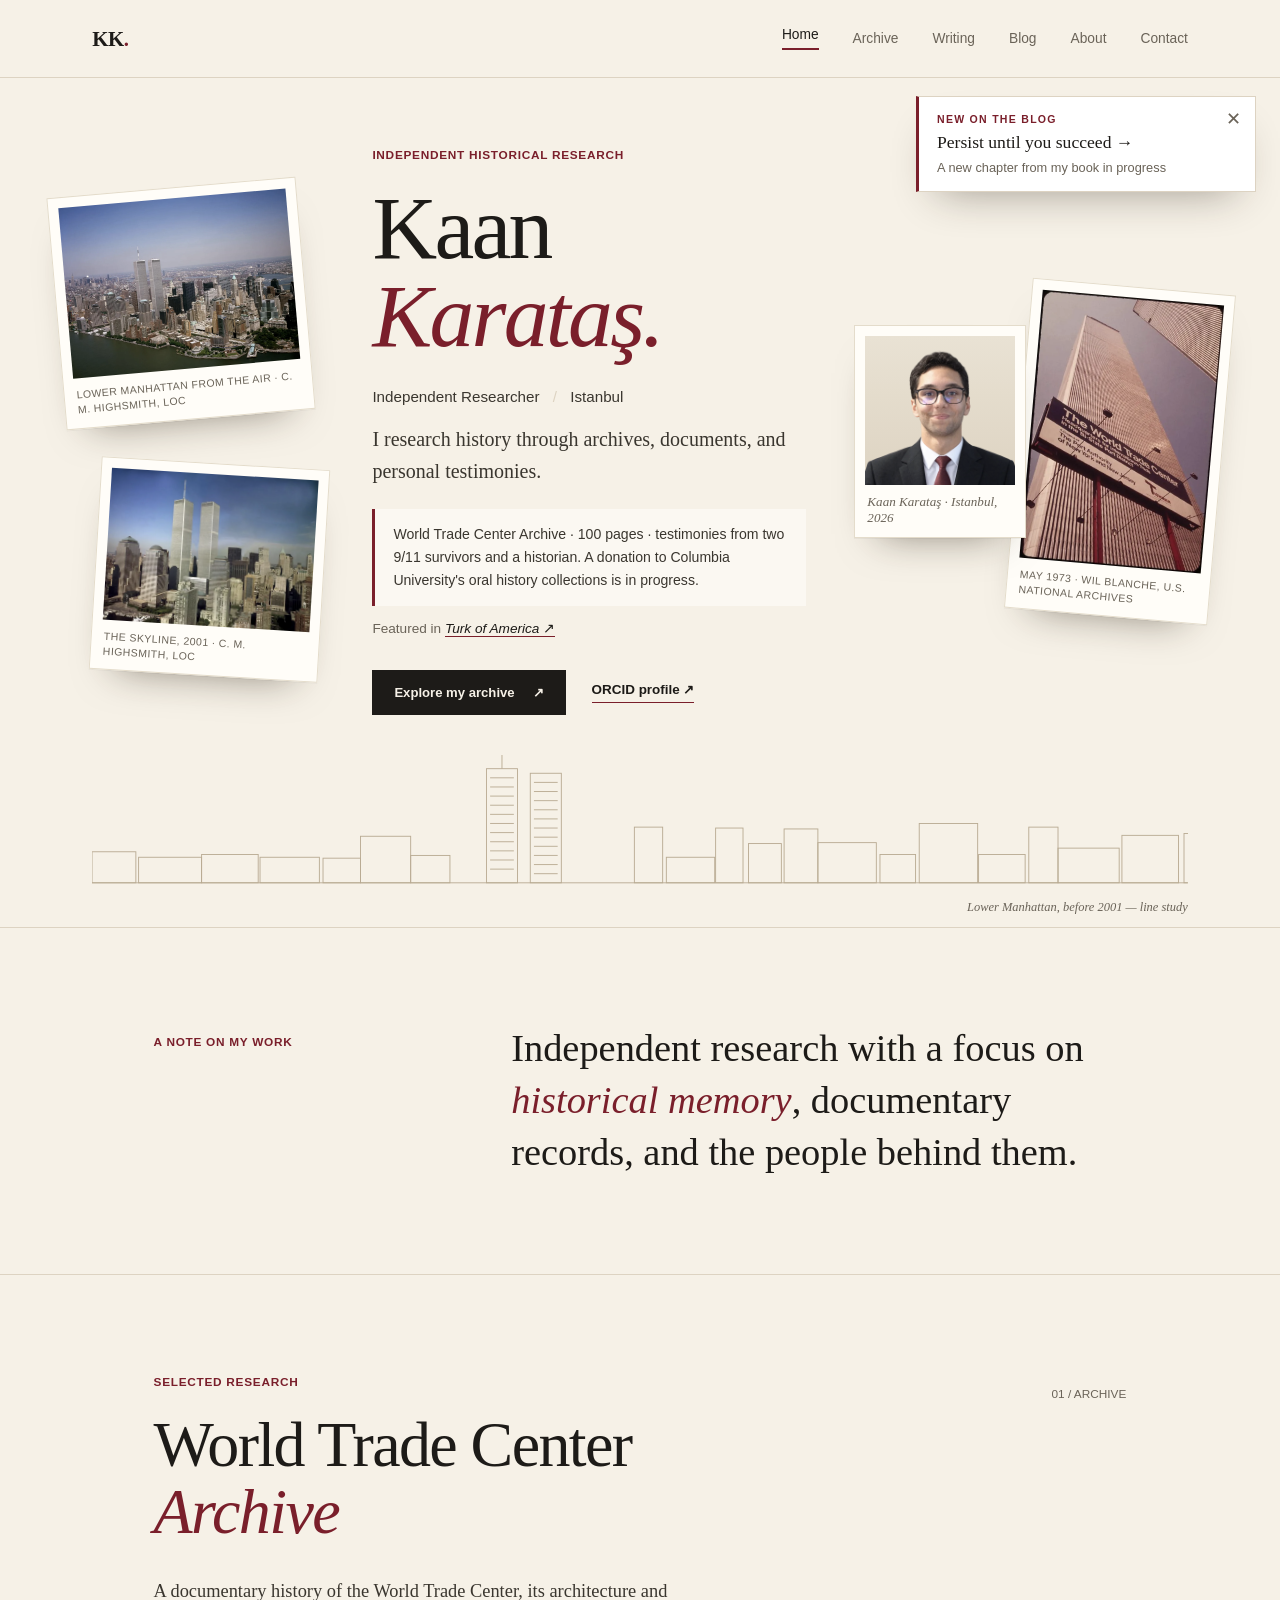
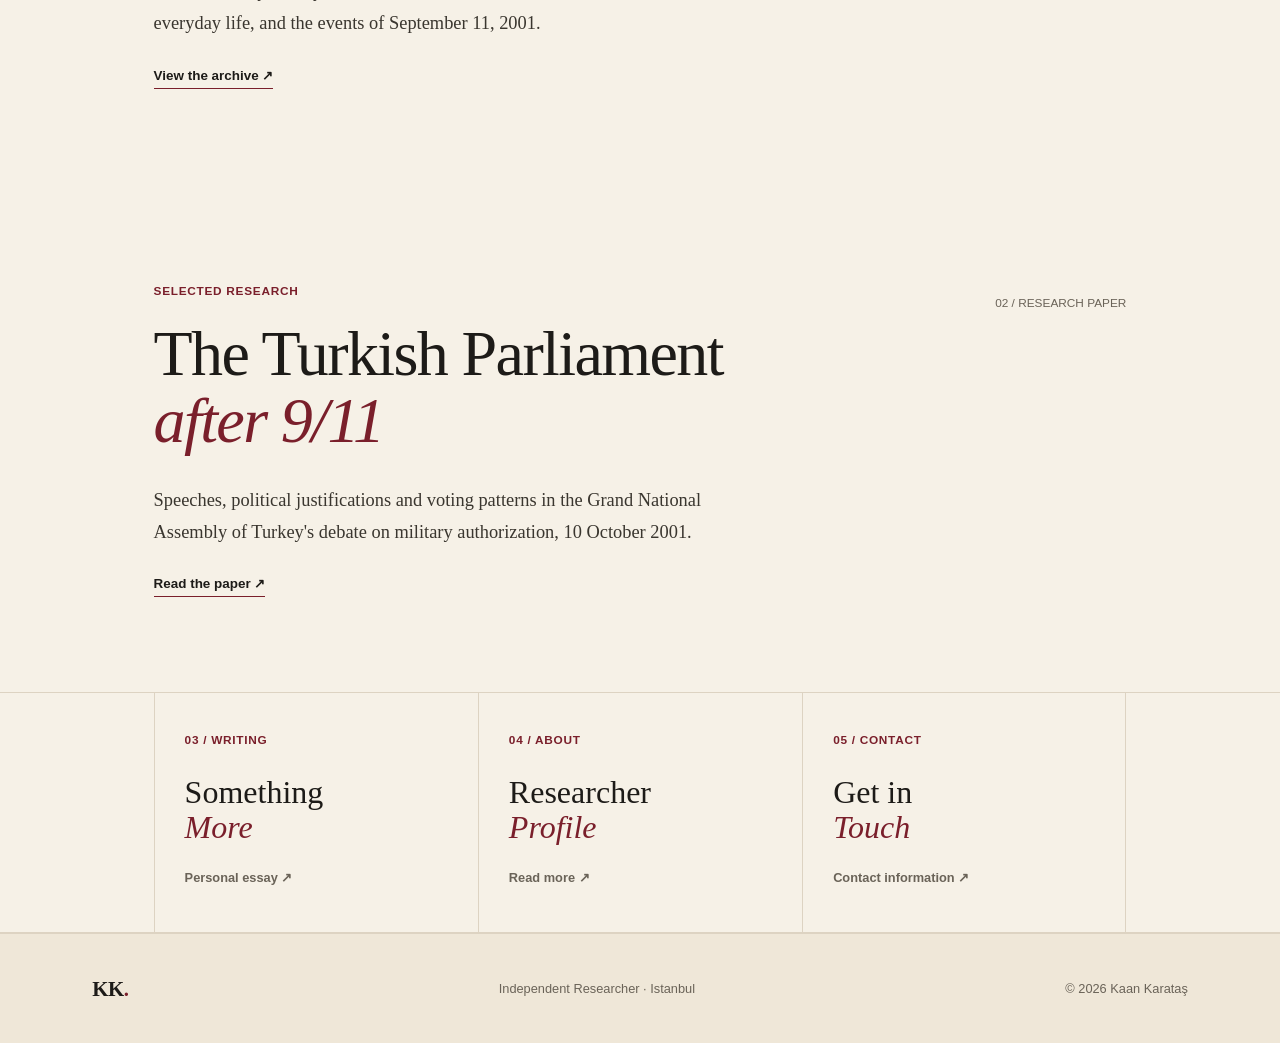
==== commit 1b8d6d90: "Apply second site review: withdrawal wording, AI note, publication history, Columbia wording, form p" ====
--- a/index.html
+++ b/index.html
@@ -43,7 +43,7 @@
         <h1>Kaan<br><span>Karataş.</span></h1>
         <p class="hero-role">Independent Researcher <span class="role-divider">/</span> Istanbul</p>
         <p class="hero-intro">I research history through archives, documents, and personal testimonies.</p>
-        <p class="hero-proof">World Trade Center Archive · 100 pages · testimonies from two 9/11 survivors and a historian · donation to Columbia University's oral history collections in progress</p>
+        <p class="hero-proof">World Trade Center Archive · 100 pages · testimonies from two 9/11 survivors and a historian. A donation to Columbia University's oral history collections is in progress.</p>
         <p class="hero-press">Featured in <a href="https://turkofamerica.com/others/life-style/item/5466-16-year-old-researcher-in-istanbul-builds-an-open-access-archive-on-the-world-trade-center-and-september-11" target="_blank" rel="noopener noreferrer"><em>Turk of America</em> ↗</a></p>
         <div class="hero-links">
           <a class="button button-light" href="archive/">Explore my archive <span aria-hidden="true">↗</span></a>
@@ -63,13 +63,13 @@
     </section>
 
     <section class="feature-section section-wrap">
-      <div class="section-heading"><div><p class="eyebrow">SELECTED PROJECT</p><h2>World Trade Center<br><em>Archive</em></h2></div><span class="section-number">01 / PROJECT</span></div>
+      <div class="section-heading"><div><p class="eyebrow">SELECTED RESEARCH</p><h2>World Trade Center<br><em>Archive</em></h2></div><span class="section-number">01 / ARCHIVE</span></div>
       <p class="feature-description">A documentary history of the World Trade Center, its architecture and everyday life, and the events of September 11, 2001.</p>
       <a class="arrow-link" href="archive/">View the archive <span aria-hidden="true">↗</span></a>
     </section>
 
     <section class="feature-section section-wrap">
-      <div class="section-heading"><div><p class="eyebrow">RESEARCH PAPER</p><h2>The Turkish Parliament<br><em>after 9/11</em></h2></div><span class="section-number">02 / PAPER</span></div>
+      <div class="section-heading"><div><p class="eyebrow">SELECTED RESEARCH</p><h2>The Turkish Parliament<br><em>after 9/11</em></h2></div><span class="section-number">02 / RESEARCH PAPER</span></div>
       <p class="feature-description">Speeches, political justifications and voting patterns in the Grand National Assembly of Turkey's debate on military authorization, 10 October 2001.</p>
       <a class="arrow-link" href="https://doi.org/10.5281/zenodo.24045079" target="_blank" rel="noopener noreferrer">Read the paper <span aria-hidden="true">↗</span></a>
     </section>
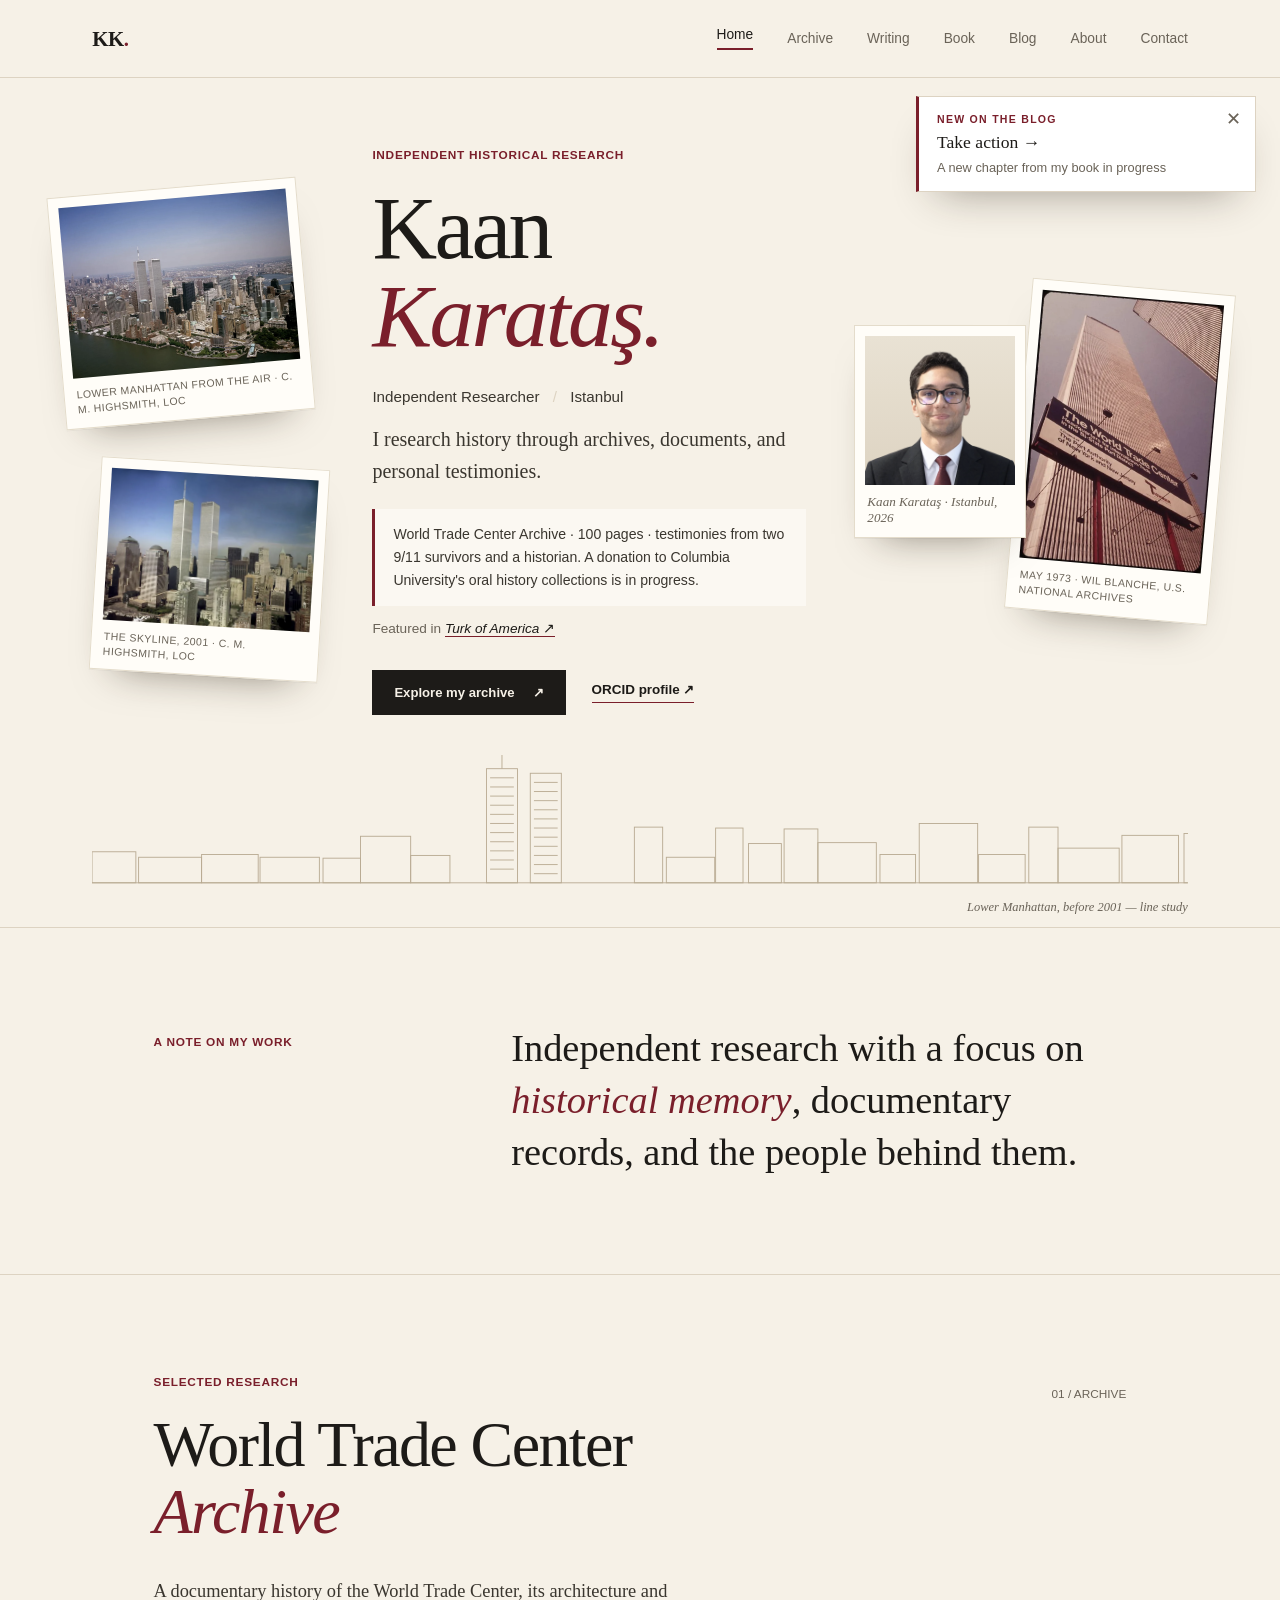
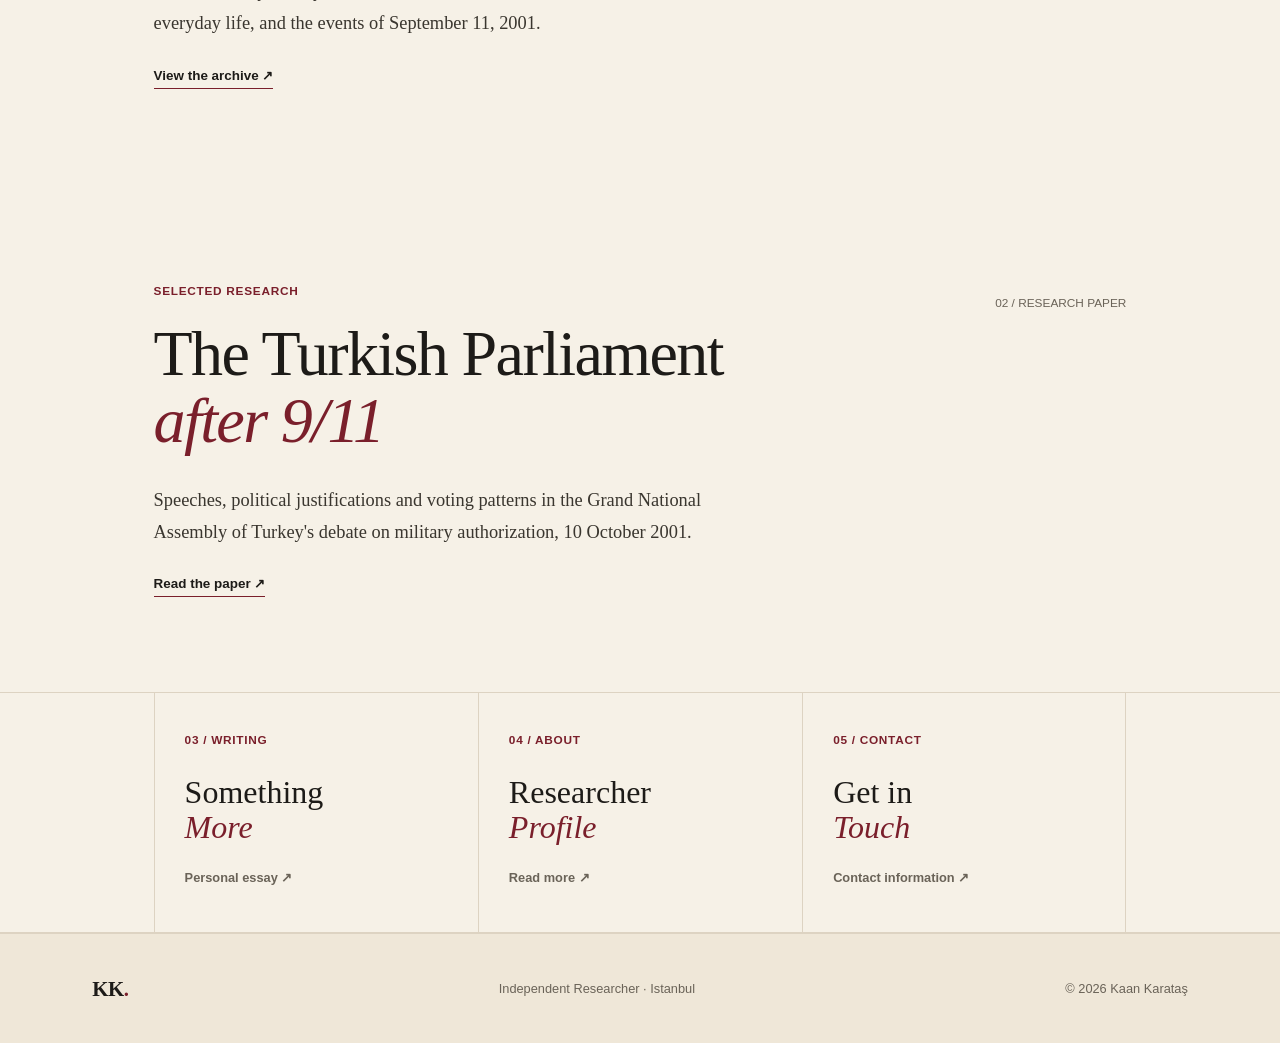
==== commit ebd15132: "Add Book page and Take Action blog post; Book in navigation Co-Authored-By: Claude Opus 5.5 <noreply" ====
--- a/index.html
+++ b/index.html
@@ -16,8 +16,8 @@
   <meta name="author" content="Kaan Karataş">
   <script type="application/ld+json">{"@context": "https://schema.org", "@type": "Person", "name": "Kaan Karataş", "alternateName": "Kaan Karatas", "url": "https://kaantv277.github.io/kaan-karatas-website/", "image": "https://kaantv277.github.io/kaan-karatas-website/images/kaan-karatas.webp", "jobTitle": "Independent Researcher", "description": "Student and independent researcher from Istanbul, Türkiye; creator of the World Trade Center Archive.", "homeLocation": {"@type": "Place", "name": "Istanbul, Türkiye"}, "knowsAbout": ["History", "Oral history", "September 11 attacks", "World Trade Center", "Political science", "Finance"], "sameAs": ["https://orcid.org/0009-0000-0750-2669", "https://doi.org/10.5281/zenodo.24566263"]}</script>
   <title>Kaan Karataş | Independent Researcher (Bağımsız Araştırmacı), Istanbul</title>
-  <link rel="stylesheet" href="css/style.css?v=13">
-  <script src="js/main.js?v=13" defer></script>
+  <link rel="stylesheet" href="css/style.css?v=14">
+  <script src="js/main.js?v=14" defer></script>
 <script data-goatcounter="https://kaankaratas.goatcounter.com/count" async src="https://gc.zgo.at/count.js"></script></head>
 <body>
   <header class="site-header">
@@ -26,7 +26,7 @@
     <nav class="site-nav" id="site-nav" aria-label="Main navigation">
       <a class="active" href="index.html">Home</a>
       <a href="archive/">Archive</a>
-      <a href="writing/">Writing</a><a href="blog/">Blog</a>
+      <a href="writing/">Writing</a><a href="book/">Book</a><a href="blog/">Blog</a>
       <a href="about/">About</a>
       <a href="contact/">Contact</a>
     </nav>
